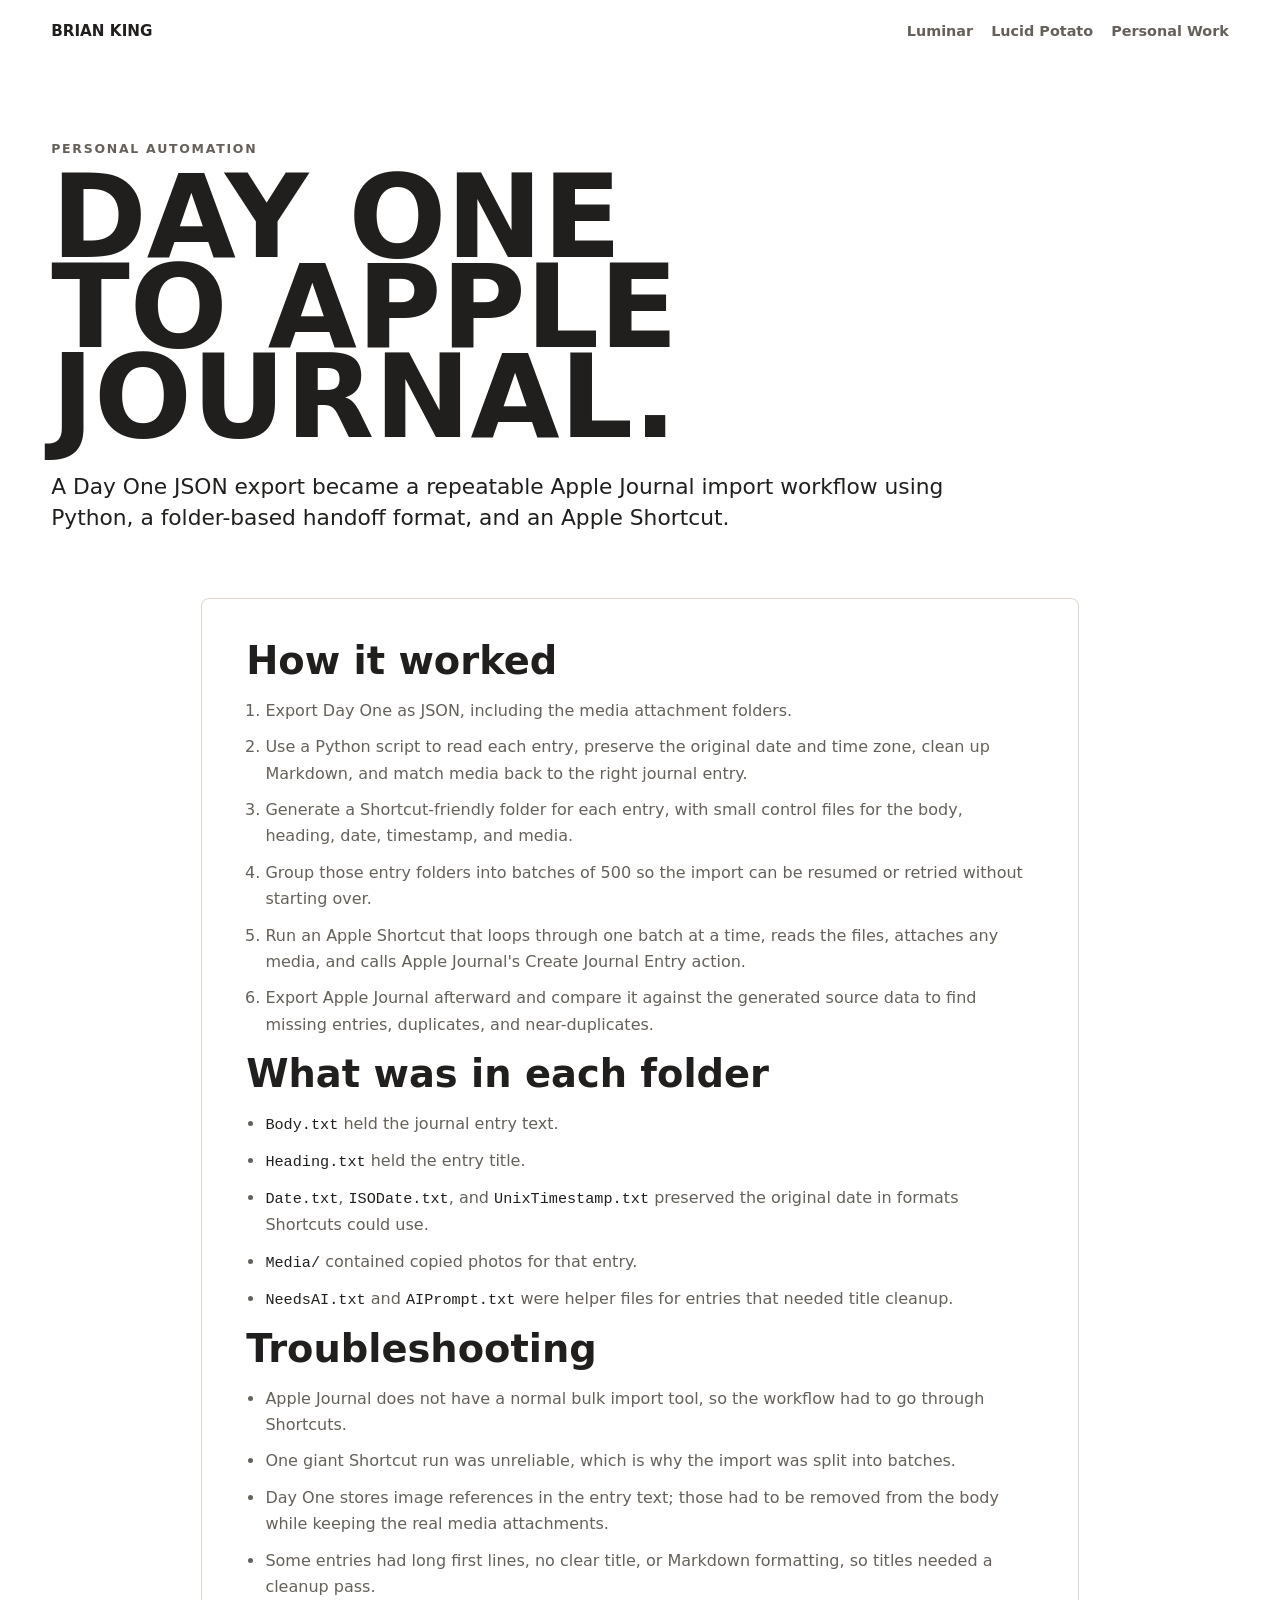
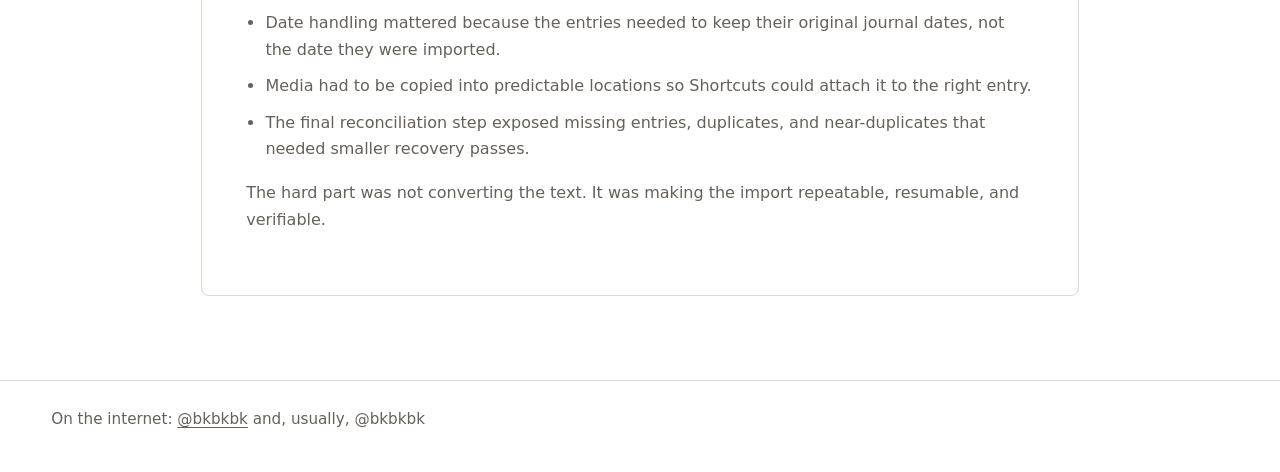
==== journal-transfer/index.html @ c564e827 "Simplify journal transfer page layout" ====
<!doctype html>
<html lang="en">
  <head>
    <meta charset="utf-8">
    <meta name="viewport" content="width=device-width, initial-scale=1">
    <title>Day One to Apple Journal Import | Brian King</title>
    <meta name="description" content="A brief breakdown of a Day One to Apple Journal migration using Python, Apple Shortcuts, batched folders, media handling, and reconciliation reports.">
    <link rel="canonical" href="https://brianking.org/journal-transfer/">
    <meta property="og:title" content="Day One to Apple Journal Import">
    <meta property="og:description" content="How a Day One export became a repeatable Apple Journal import workflow.">
    <meta property="og:type" content="article">
    <meta property="og:url" content="https://brianking.org/journal-transfer/">
    <meta property="og:site_name" content="Brian King">
    <meta name="twitter:card" content="summary">
    <meta name="twitter:title" content="Day One to Apple Journal Import">
    <meta name="twitter:description" content="How a Day One export became a repeatable Apple Journal import workflow.">
    <link rel="stylesheet" href="/styles.css?v=6">
    <style>
      .article-body {
        margin-left: auto;
        margin-right: auto;
        max-width: 980px;
      }

      .article-card {
        background: var(--paper);
        border: 1px solid var(--line);
        border-radius: 8px;
        padding: clamp(22px, 4vw, 44px);
      }

      .article-card ol,
      .article-card ul {
        color: var(--muted);
        font-size: clamp(1rem, 1.25vw, 1.16rem);
        line-height: 1.65;
        margin: 0 0 18px;
        padding-left: 1.2em;
      }

      .article-card li {
        margin-bottom: 10px;
      }

      .code-name {
        color: var(--ink);
        font-family: ui-monospace, SFMono-Regular, Menlo, Monaco, Consolas, "Liberation Mono", monospace;
        font-size: 0.95em;
      }

      @media (max-width: 640px) {
        .article-body,
        .article-card {
          max-width: min(calc(100vw - 40px), 350px);
        }
      }
    </style>
  </head>
  <body>
    <header class="site-header">
      <a class="wordmark" href="/">Brian King</a>
      <nav aria-label="Primary navigation">
        <a href="/luminar/">Luminar</a>
        <a href="/lucid-potato/">Lucid Potato</a>
        <a href="/personal-work/">Personal Work</a>
      </nav>
    </header>

    <main>
      <section class="page-hero">
        <p class="kicker">Personal automation</p>
        <h1>Day One to Apple Journal.</h1>
        <p class="lede">A Day One JSON export became a repeatable Apple Journal import workflow using Python, a folder-based handoff format, and an Apple Shortcut.</p>
      </section>

      <section class="content article-body">
        <article class="article-card">
          <h2>How it worked</h2>
          <ol>
            <li>Export Day One as JSON, including the media attachment folders.</li>
            <li>Use a Python script to read each entry, preserve the original date and time zone, clean up Markdown, and match media back to the right journal entry.</li>
            <li>Generate a Shortcut-friendly folder for each entry, with small control files for the body, heading, date, timestamp, and media.</li>
            <li>Group those entry folders into batches of 500 so the import can be resumed or retried without starting over.</li>
            <li>Run an Apple Shortcut that loops through one batch at a time, reads the files, attaches any media, and calls Apple Journal's Create Journal Entry action.</li>
            <li>Export Apple Journal afterward and compare it against the generated source data to find missing entries, duplicates, and near-duplicates.</li>
          </ol>

          <h2>What was in each folder</h2>
          <ul>
            <li><span class="code-name">Body.txt</span> held the journal entry text.</li>
            <li><span class="code-name">Heading.txt</span> held the entry title.</li>
            <li><span class="code-name">Date.txt</span>, <span class="code-name">ISODate.txt</span>, and <span class="code-name">UnixTimestamp.txt</span> preserved the original date in formats Shortcuts could use.</li>
            <li><span class="code-name">Media/</span> contained copied photos for that entry.</li>
            <li><span class="code-name">NeedsAI.txt</span> and <span class="code-name">AIPrompt.txt</span> were helper files for entries that needed title cleanup.</li>
          </ul>

          <h2>Troubleshooting</h2>
          <ul>
            <li>Apple Journal does not have a normal bulk import tool, so the workflow had to go through Shortcuts.</li>
            <li>One giant Shortcut run was unreliable, which is why the import was split into batches.</li>
            <li>Day One stores image references in the entry text; those had to be removed from the body while keeping the real media attachments.</li>
            <li>Some entries had long first lines, no clear title, or Markdown formatting, so titles needed a cleanup pass.</li>
            <li>Date handling mattered because the entries needed to keep their original journal dates, not the date they were imported.</li>
            <li>Media had to be copied into predictable locations so Shortcuts could attach it to the right entry.</li>
            <li>The final reconciliation step exposed missing entries, duplicates, and near-duplicates that needed smaller recovery passes.</li>
          </ul>

          <p>The hard part was not converting the text. It was making the import repeatable, resumable, and verifiable.</p>
        </article>
      </section>
    </main>

    <footer class="site-footer">
      <p>On the internet: <a href="https://instagram.com/bkbkbk">@bkbkbk</a> and, usually, @bkbkbk</p>
    </footer>
  </body>
</html>
---- styles.css ----
:root {
  color-scheme: light dark;
  --bg: #fff;
  --paper: #fff;
  --ink: #201f1d;
  --muted: #65605a;
  --line: #ded6ca;
  --lime: #c9f03a;
  --coral: #ff7a66;
  --lucid-pink: #f263be;
  --blue: #5bbec4;
  --shadow: 0 22px 50px rgba(32, 31, 29, 0.12);
  --on-accent: rgba(32, 31, 29, 0.82);
  --now-bg: #e9f8f6;
  --now-line: #b4dcda;
}

@media (prefers-color-scheme: dark) {
  :root {
    --bg: #131210;
    --paper: #1d1b18;
    --ink: #f4efe6;
    --muted: #aaa198;
    --line: #39332d;
    --lime: #c9f03a;
    --coral: #ff866f;
    --lucid-pink: #ff7ac9;
    --blue: #70d3d8;
    --shadow: 0 22px 50px rgba(0, 0, 0, 0.38);
    --on-accent: rgba(32, 31, 29, 0.86);
    --now-bg: #173332;
    --now-line: #2d6866;
  }
}

* {
  box-sizing: border-box;
}

html {
  font-family: Inter, ui-sans-serif, system-ui, -apple-system, BlinkMacSystemFont, "Segoe UI", sans-serif;
  background: var(--bg);
  color: var(--ink);
}

body {
  background: var(--bg);
  margin: 0;
  overflow-x: hidden;
}

img {
  display: block;
  max-width: 100%;
}

a {
  color: inherit;
  text-decoration-thickness: 0.08em;
  text-underline-offset: 0.18em;
}

.site-header {
  align-items: center;
  display: flex;
  gap: 24px;
  justify-content: space-between;
  padding: 22px clamp(18px, 4vw, 56px);
}

.wordmark {
  font-size: 0.95rem;
  font-weight: 800;
  letter-spacing: 0;
  text-decoration: none;
  text-transform: uppercase;
}

nav {
  display: flex;
  flex-wrap: wrap;
  gap: 10px 18px;
  justify-content: flex-end;
}

nav a {
  color: var(--muted);
  font-size: 0.9rem;
  font-weight: 700;
  text-decoration: none;
}

nav a:hover,
nav a[aria-current="page"] {
  color: var(--ink);
}

main {
  overflow: hidden;
}

section,
.hero-copy,
.copy-block,
.now-note,
.now-main,
.work-card,
.text-only-card {
  min-width: 0;
}

.hero {
  align-items: stretch;
  display: grid;
  gap: clamp(24px, 4vw, 56px);
  grid-template-columns: minmax(0, 0.95fr) minmax(320px, 1.05fr);
  min-height: min(760px, calc(100vh - 82px));
  padding: clamp(30px, 5vw, 72px) clamp(18px, 4vw, 56px) clamp(42px, 7vw, 92px);
}

.hero-copy {
  align-self: center;
  max-width: 780px;
  position: relative;
  z-index: 2;
}

.kicker,
.eyebrow,
.date {
  color: var(--muted);
  font-size: 0.78rem;
  font-weight: 850;
  letter-spacing: 0.14em;
  margin: 0 0 14px;
  text-transform: uppercase;
}

h1,
h2,
h3,
p {
  margin-top: 0;
}

h1 {
  font-size: clamp(3.7rem, 9.6vw, 8.8rem);
  letter-spacing: 0;
  line-height: 0.78;
  margin-bottom: 28px;
  max-width: 780px;
  text-transform: uppercase;
}

.hero h1 {
  font-size: clamp(4.1rem, 10.5vw, 9.6rem);
  max-width: 860px;
  position: relative;
  z-index: 3;
}

.page-hero h1 {
  font-size: clamp(3.4rem, 9vw, 9rem);
}

h2 {
  font-size: clamp(1.8rem, 3vw, 3.1rem);
  letter-spacing: 0;
  line-height: 0.96;
  margin-bottom: 18px;
}

h3 {
  font-size: 1.2rem;
  line-height: 1.1;
  margin-bottom: 10px;
}

p {
  color: var(--muted);
  font-size: clamp(1rem, 1.25vw, 1.16rem);
  line-height: 1.65;
  margin-bottom: 18px;
  overflow-wrap: break-word;
}

.lede {
  color: var(--ink);
  font-size: clamp(1.2rem, 1.7vw, 1.6rem);
  line-height: 1.45;
}

.button-row {
  display: flex;
  flex-wrap: wrap;
  gap: 12px;
  margin-top: 30px;
}

.button {
  align-items: center;
  border: 1px solid var(--ink);
  border-radius: 999px;
  display: inline-flex;
  font-weight: 800;
  min-height: 46px;
  padding: 11px 18px;
  text-decoration: none;
}

.button.primary {
  background: var(--ink);
  color: var(--paper);
}

.button:hover,
.text-link:hover {
  transform: translateY(-1px);
}

.hero-media,
.media-link {
  background: var(--ink);
  border-radius: 8px;
  box-shadow: var(--shadow);
  color: var(--paper);
  overflow: hidden;
  position: relative;
  text-decoration: none;
}

.hero-media {
  align-self: stretch;
  min-height: 420px;
  z-index: 1;
}

.hero-image,
.media-link img {
  height: 100%;
  object-fit: cover;
  width: 100%;
}

.hero-image {
  object-position: 58% 42%;
}

.placeholder-image {
  background:
    linear-gradient(135deg, rgba(255, 122, 102, 0.9), rgba(91, 190, 196, 0.78)),
    repeating-linear-gradient(45deg, rgba(255, 253, 248, 0.18) 0 1px, transparent 1px 18px);
  display: grid;
  place-items: center;
}

.placeholder-image::before {
  border: 1px solid rgba(255, 253, 248, 0.55);
  border-radius: 999px;
  content: "";
  height: min(36vw, 360px);
  position: absolute;
  width: min(36vw, 360px);
}

.placeholder-label {
  background: rgba(32, 31, 29, 0.82);
  border: 1px solid rgba(255, 253, 248, 0.28);
  border-radius: 999px;
  color: var(--paper);
  font-weight: 850;
  padding: 12px 16px;
  position: relative;
}

.play-pill {
  background: var(--lime);
  border-radius: 999px;
  bottom: 18px;
  color: var(--ink);
  font-size: 0.86rem;
  font-weight: 850;
  left: 18px;
  max-width: calc(100% - 36px);
  padding: 10px 14px;
  position: absolute;
}

.work-grid,
.content,
.video-section,
.now-list {
  padding: 0 clamp(18px, 4vw, 56px) clamp(40px, 7vw, 84px);
}

.work-grid {
  display: grid;
  gap: 18px;
  grid-template-columns: repeat(2, minmax(0, 1fr));
}

.work-card {
  background: var(--paper);
  border: 1px solid var(--line);
  border-radius: 8px;
  overflow: hidden;
}

.work-card.feature {
  align-items: stretch;
  display: grid;
  grid-column: 1 / -1;
  grid-template-columns: minmax(0, 1.15fr) minmax(280px, 0.85fr);
}

.work-card.feature.reverse {
  grid-template-columns: minmax(280px, 0.85fr) minmax(0, 1.15fr);
}

.work-card.feature.reverse .media-link {
  order: 2;
}

.work-card > div,
.text-only-card {
  padding: clamp(22px, 4vw, 44px);
}

.text-only-card {
  display: flex;
  flex-direction: column;
  gap: clamp(24px, 4vw, 46px);
  min-height: 100%;
}

.macstories-card {
  gap: 18px;
  position: relative;
}

.text-only-card.accent {
  background: var(--lucid-pink);
}

.text-only-card.accent p,
.text-only-card.accent .eyebrow {
  color: var(--on-accent);
}

.wide-card-image {
  border-radius: 8px;
  display: block;
  font-size: 0.82rem;
  font-weight: 850;
  flex: 1 1 auto;
  height: clamp(170px, 18vw, 240px);
  min-height: 170px;
  object-fit: cover;
  width: 100%;
}

.text-link {
  color: var(--ink);
  display: inline-block;
  font-weight: 850;
}

.page-hero {
  padding: clamp(34px, 6vw, 86px) clamp(18px, 4vw, 56px) clamp(22px, 4vw, 46px);
}

.page-hero .lede {
  max-width: 920px;
}

.split {
  display: grid;
  gap: clamp(22px, 5vw, 70px);
  grid-template-columns: minmax(220px, 0.7fr) minmax(0, 1.3fr);
}

.meta-panel {
  border-top: 3px solid var(--coral);
  padding-top: 16px;
}

.copy-block {
  max-width: 900px;
}

.lucid-copy-layout {
  grid-template-columns: minmax(280px, 0.72fr) minmax(0, 1.28fr);
}

.lucid-copy-layout .meta-panel {
  border-top-color: var(--lucid-pink);
}

.luminar-copy {
  display: grid;
  gap: clamp(34px, 6vw, 78px);
  grid-column: 1 / -1;
  grid-template-columns: repeat(2, minmax(0, 1fr));
  max-width: none;
}

.video-grid {
  display: grid;
  gap: 18px;
  grid-template-columns: repeat(3, minmax(0, 1fr));
}

.video-grid.single {
  grid-template-columns: minmax(0, 1fr);
  margin-left: auto;
  margin-right: auto;
  max-width: 900px;
}

.luminar-video-grid {
  grid-template-columns: repeat(2, minmax(0, 1fr));
}

.luminar-video-grid .video-card-feature {
  grid-column: 1 / -1;
}

.luminar-video-grid .video-card-feature h3 {
  font-size: clamp(1.5rem, 3vw, 2.6rem);
  padding: 20px 24px 24px;
}

.video-card {
  background: var(--paper);
  border: 1px solid var(--line);
  border-radius: 8px;
  overflow: hidden;
}

.video-frame {
  aspect-ratio: 16 / 9;
  background: var(--ink);
}

.video-frame iframe {
  border: 0;
  display: block;
  height: 100%;
  width: 100%;
}

.video-card h3 {
  align-items: baseline;
  display: flex;
  gap: 12px;
  justify-content: space-between;
  padding: 16px 18px 18px;
}

.video-year {
  color: var(--muted);
  flex: 0 0 auto;
  font-size: 0.95rem;
  font-weight: 800;
}

.now-list {
  display: grid;
  gap: 18px;
  grid-template-columns: minmax(0, 0.85fr) minmax(0, 1.15fr);
}

.now-note,
.now-main {
  background: var(--paper);
  border: 1px solid var(--line);
  border-radius: 8px;
  padding: clamp(22px, 4vw, 44px);
}

.now-main {
  background: var(--now-bg);
  border-color: var(--now-line);
}

.site-footer {
  border-top: 1px solid var(--line);
  padding: 26px clamp(18px, 4vw, 56px) 40px;
}

.site-footer p {
  font-size: 0.95rem;
  margin: 0;
}

@media (max-width: 920px) {
  .hero,
  .work-card.feature,
  .work-card.feature.reverse,
  .split,
  .now-list {
    grid-template-columns: 1fr;
  }

  .work-card.feature.reverse .media-link {
    order: 0;
  }

  .video-grid {
    grid-template-columns: repeat(2, minmax(0, 1fr));
  }

  .luminar-video-grid {
    grid-template-columns: 1fr;
  }
}

@media (max-width: 640px) {
  .site-header {
    align-items: flex-start;
    flex-direction: column;
  }

  nav {
    justify-content: flex-start;
  }

  .hero,
  .page-hero,
  .work-grid,
  .content,
  .video-section,
  .now-list {
    padding-left: 20px;
    padding-right: 20px;
    width: 100%;
  }

  .hero {
    display: block;
  }

  .hero-copy,
  .hero-media,
  .page-hero > *,
  .copy-block,
  .now-note,
  .now-main,
  .work-card,
  .text-only-card,
  p {
    max-width: min(calc(100vw - 40px), 350px);
  }

  .luminar-copy {
    grid-template-columns: 1fr;
  }

  .luminar-video-grid .video-card-feature h3 {
    font-size: clamp(1.25rem, 8vw, 1.7rem);
    padding: 16px 18px 18px;
  }

  .hero-media {
    margin-top: 26px;
    min-height: 300px;
  }

  .button-row {
    align-items: flex-start;
    flex-direction: column;
  }

  .wide-card-image {
    height: 86px;
    min-height: 86px;
  }

  .work-grid,
  .video-grid {
    grid-template-columns: 1fr;
  }

  h1,
  .page-hero h1 {
    font-size: clamp(2.7rem, 11.5vw, 5rem);
  }
}
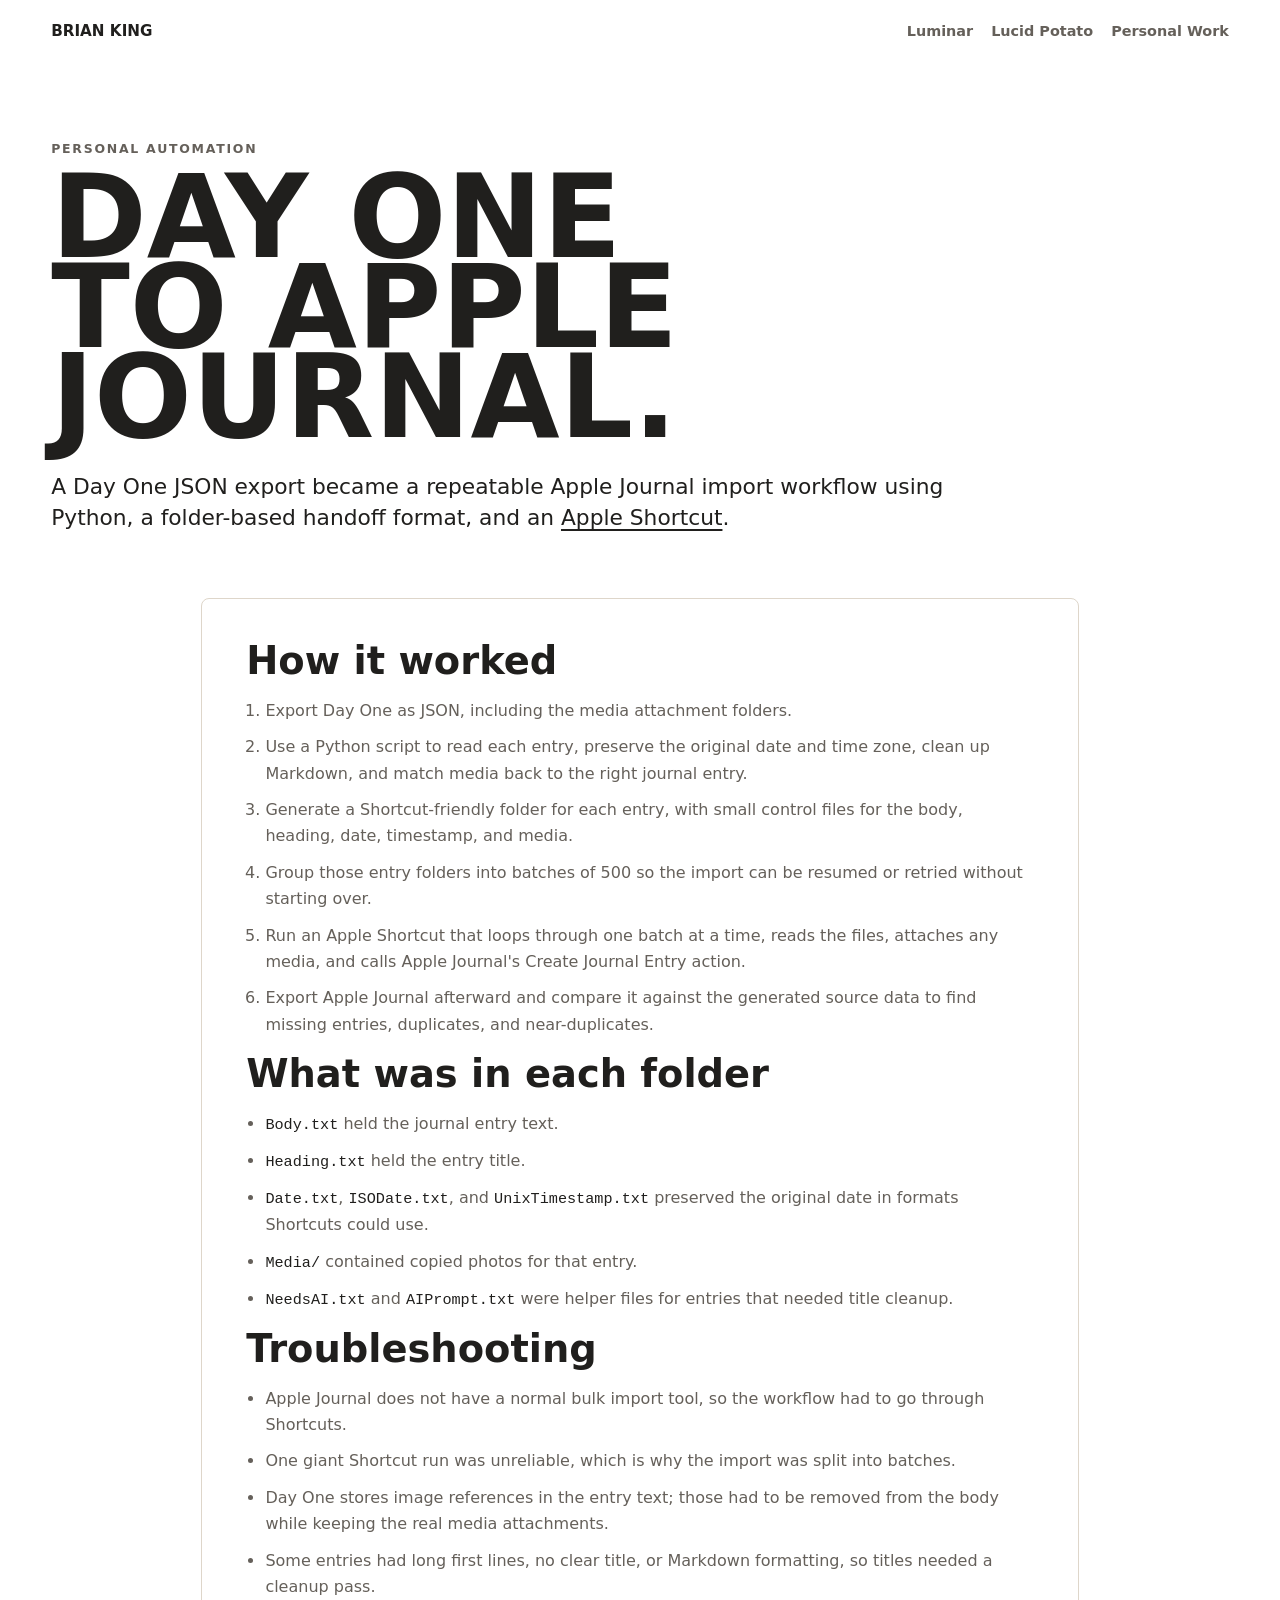
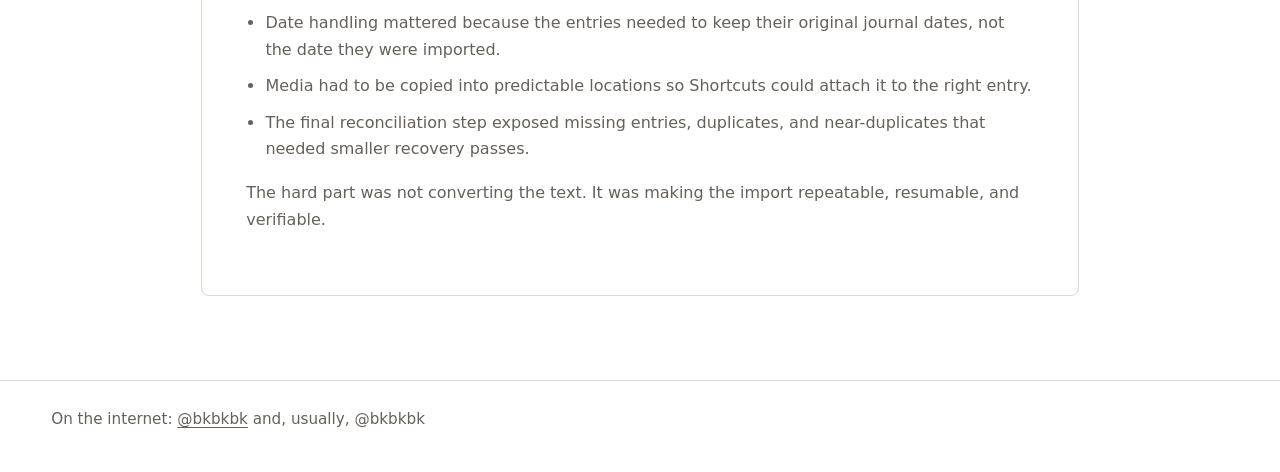
==== commit 1cc4a55f: "Add Apple Shortcut link" ====
--- a/journal-transfer/index.html
+++ b/journal-transfer/index.html
@@ -70,7 +70,7 @@
       <section class="page-hero">
         <p class="kicker">Personal automation</p>
         <h1>Day One to Apple Journal.</h1>
-        <p class="lede">A Day One JSON export became a repeatable Apple Journal import workflow using Python, a folder-based handoff format, and an Apple Shortcut.</p>
+        <p class="lede">A Day One JSON export became a repeatable Apple Journal import workflow using Python, a folder-based handoff format, and an <a href="https://www.icloud.com/shortcuts/035b81a3a0d3439899520d0408ecd118">Apple Shortcut</a>.</p>
       </section>
 
       <section class="content article-body">
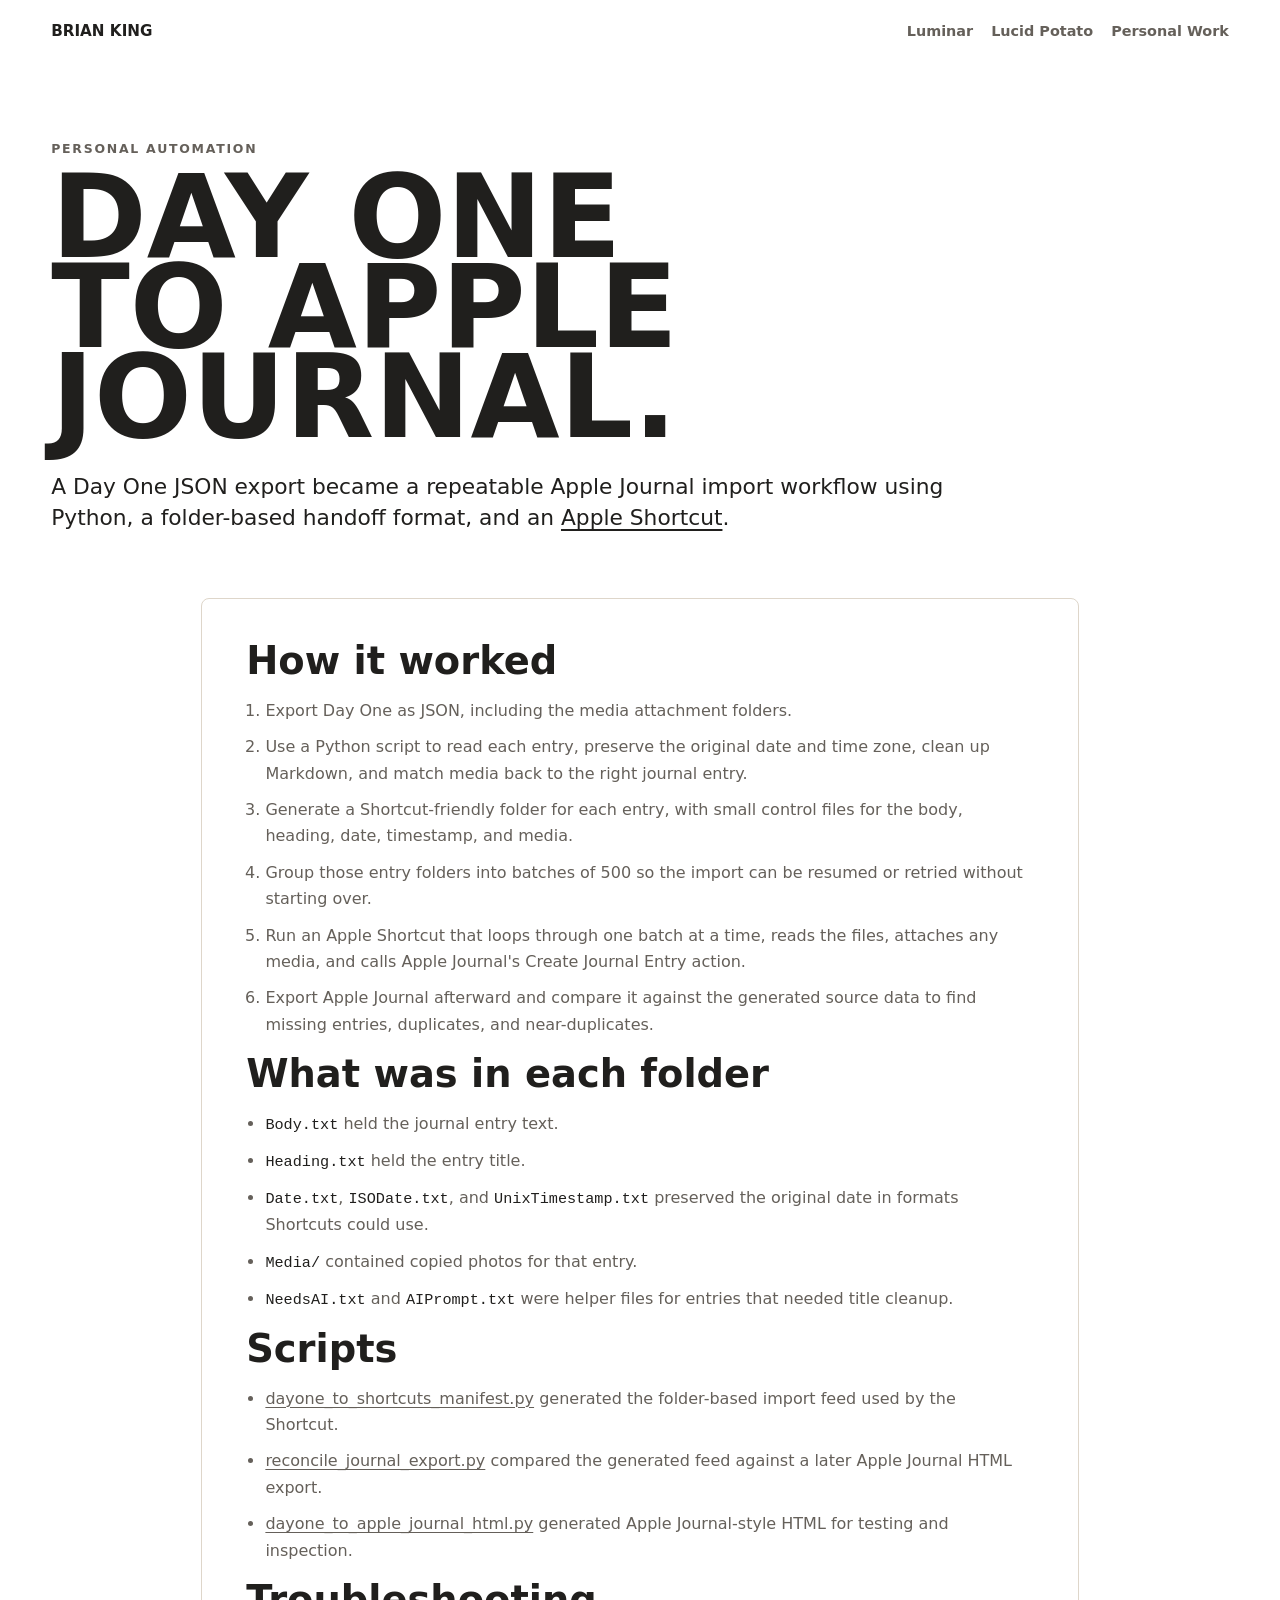
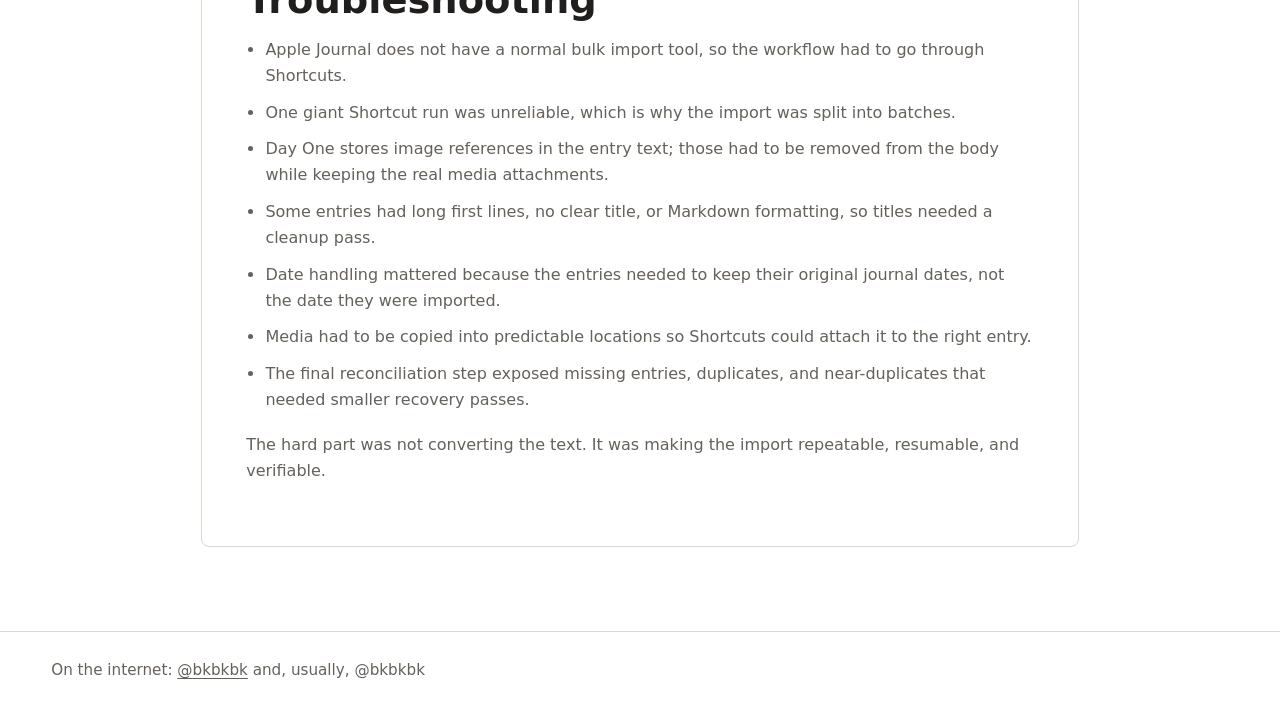
==== commit 9231fb8f: "Add journal transfer scripts" ====
--- a/journal-transfer/index.html
+++ b/journal-transfer/index.html
@@ -94,6 +94,13 @@
             <li><span class="code-name">NeedsAI.txt</span> and <span class="code-name">AIPrompt.txt</span> were helper files for entries that needed title cleanup.</li>
           </ul>
 
+          <h2>Scripts</h2>
+          <ul>
+            <li><a href="/journal-transfer/scripts/dayone_to_shortcuts_manifest.py">dayone_to_shortcuts_manifest.py</a> generated the folder-based import feed used by the Shortcut.</li>
+            <li><a href="/journal-transfer/scripts/reconcile_journal_export.py">reconcile_journal_export.py</a> compared the generated feed against a later Apple Journal HTML export.</li>
+            <li><a href="/journal-transfer/scripts/dayone_to_apple_journal_html.py">dayone_to_apple_journal_html.py</a> generated Apple Journal-style HTML for testing and inspection.</li>
+          </ul>
+
           <h2>Troubleshooting</h2>
           <ul>
             <li>Apple Journal does not have a normal bulk import tool, so the workflow had to go through Shortcuts.</li>
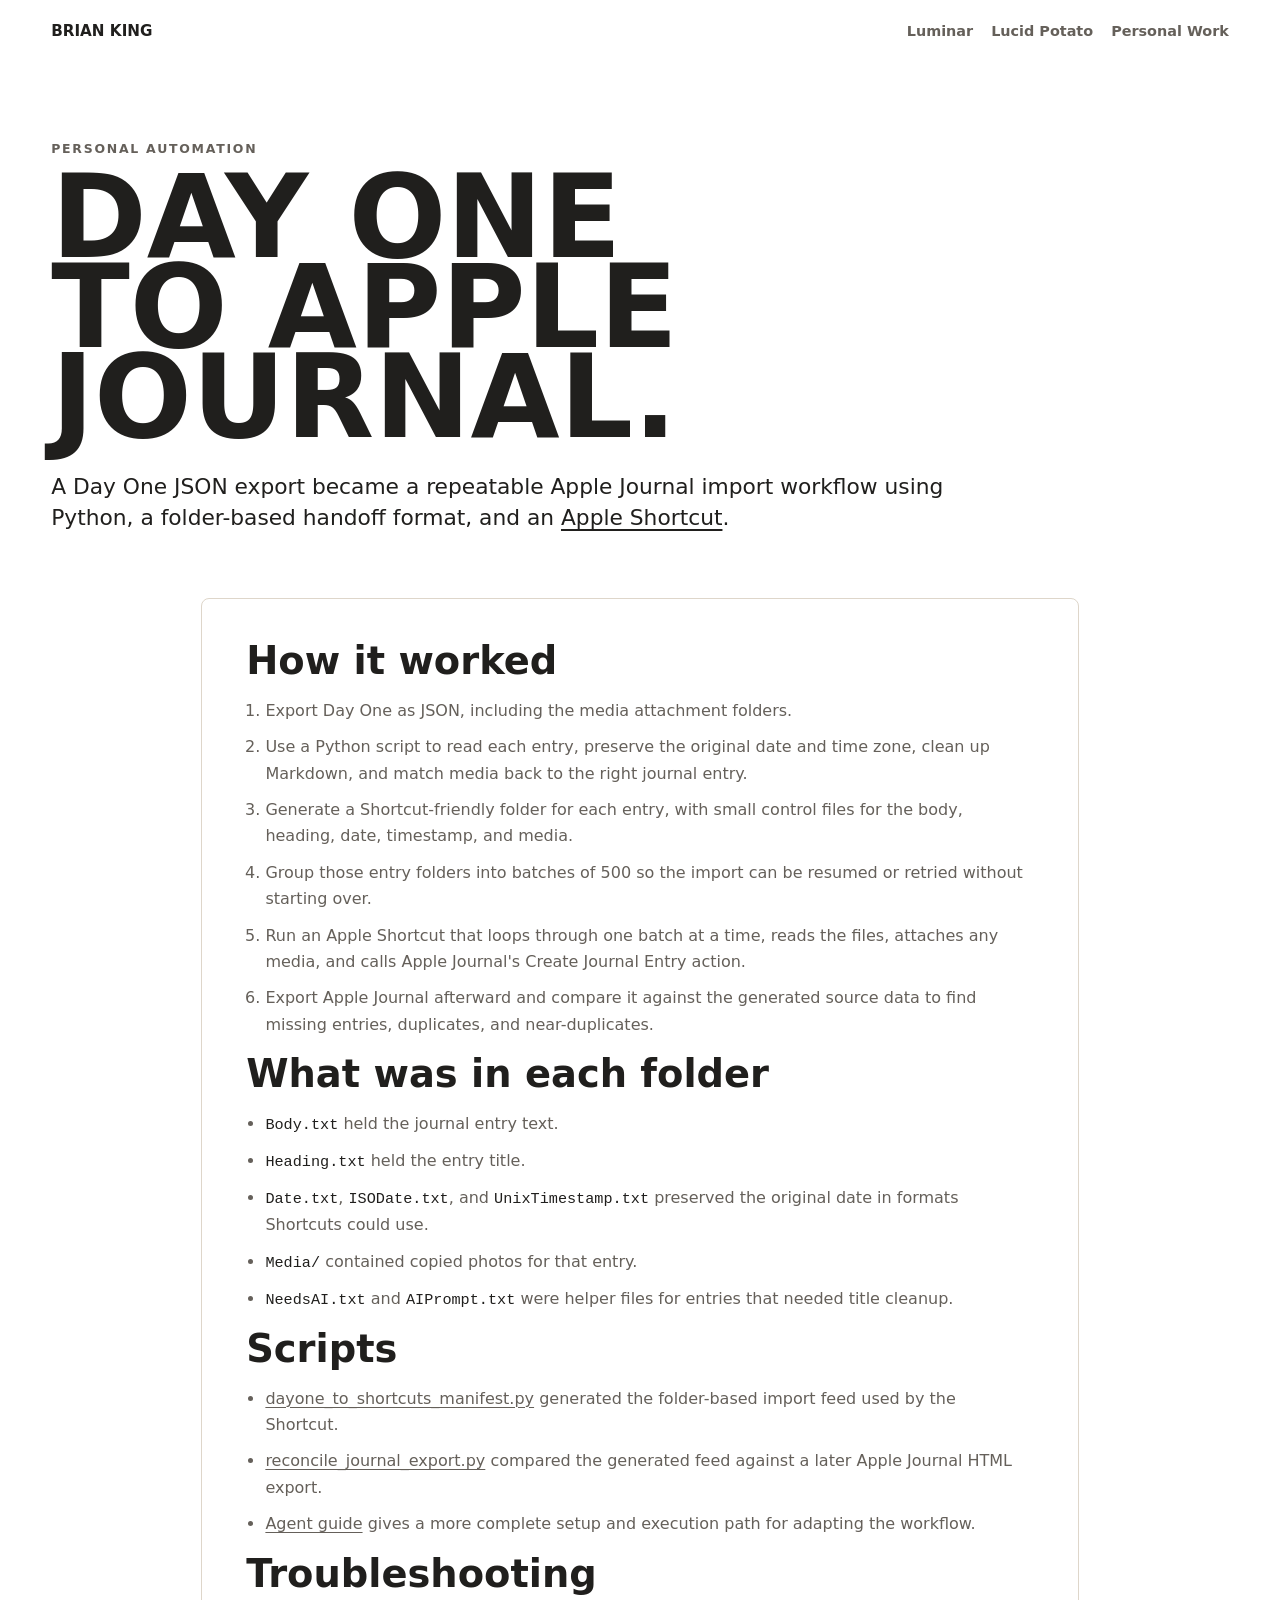
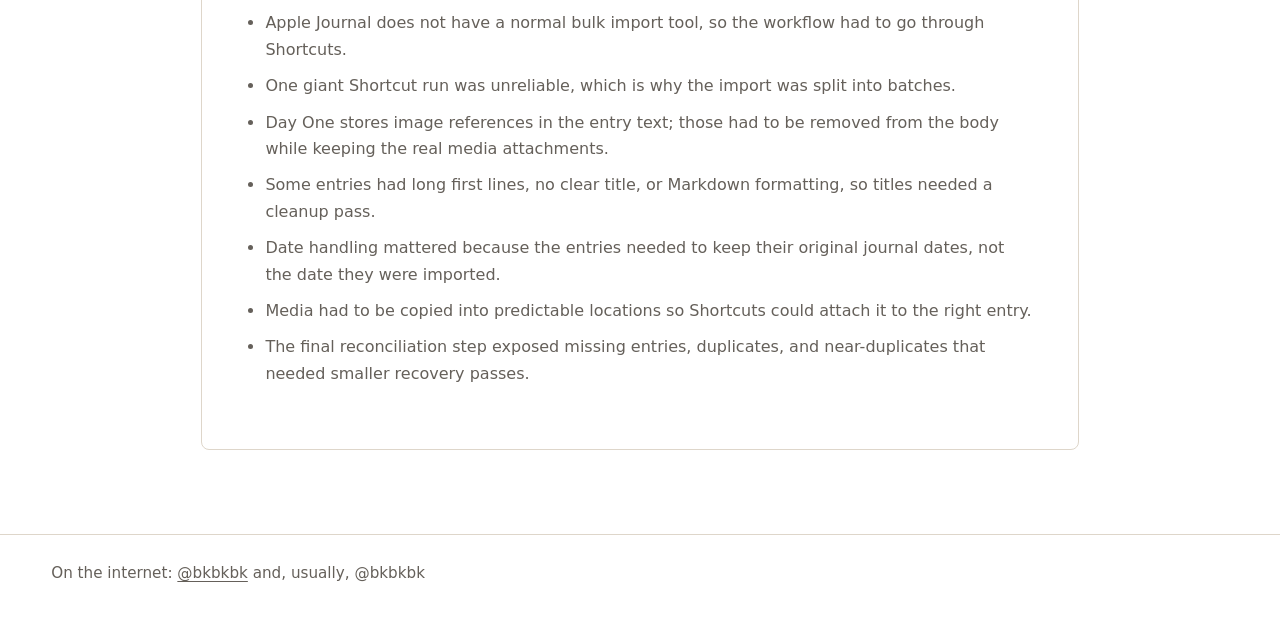
==== commit 9abf1714: "Add journal transfer agent guide" ====
--- a/journal-transfer/index.html
+++ b/journal-transfer/index.html
@@ -98,7 +98,7 @@
           <ul>
             <li><a href="/journal-transfer/scripts/dayone_to_shortcuts_manifest.py">dayone_to_shortcuts_manifest.py</a> generated the folder-based import feed used by the Shortcut.</li>
             <li><a href="/journal-transfer/scripts/reconcile_journal_export.py">reconcile_journal_export.py</a> compared the generated feed against a later Apple Journal HTML export.</li>
-            <li><a href="/journal-transfer/scripts/dayone_to_apple_journal_html.py">dayone_to_apple_journal_html.py</a> generated Apple Journal-style HTML for testing and inspection.</li>
+            <li><a href="/journal-transfer/agent-guide.md">Agent guide</a> gives a more complete setup and execution path for adapting the workflow.</li>
           </ul>
 
           <h2>Troubleshooting</h2>
@@ -111,8 +111,6 @@
             <li>Media had to be copied into predictable locations so Shortcuts could attach it to the right entry.</li>
             <li>The final reconciliation step exposed missing entries, duplicates, and near-duplicates that needed smaller recovery passes.</li>
           </ul>
-
-          <p>The hard part was not converting the text. It was making the import repeatable, resumable, and verifiable.</p>
         </article>
       </section>
     </main>
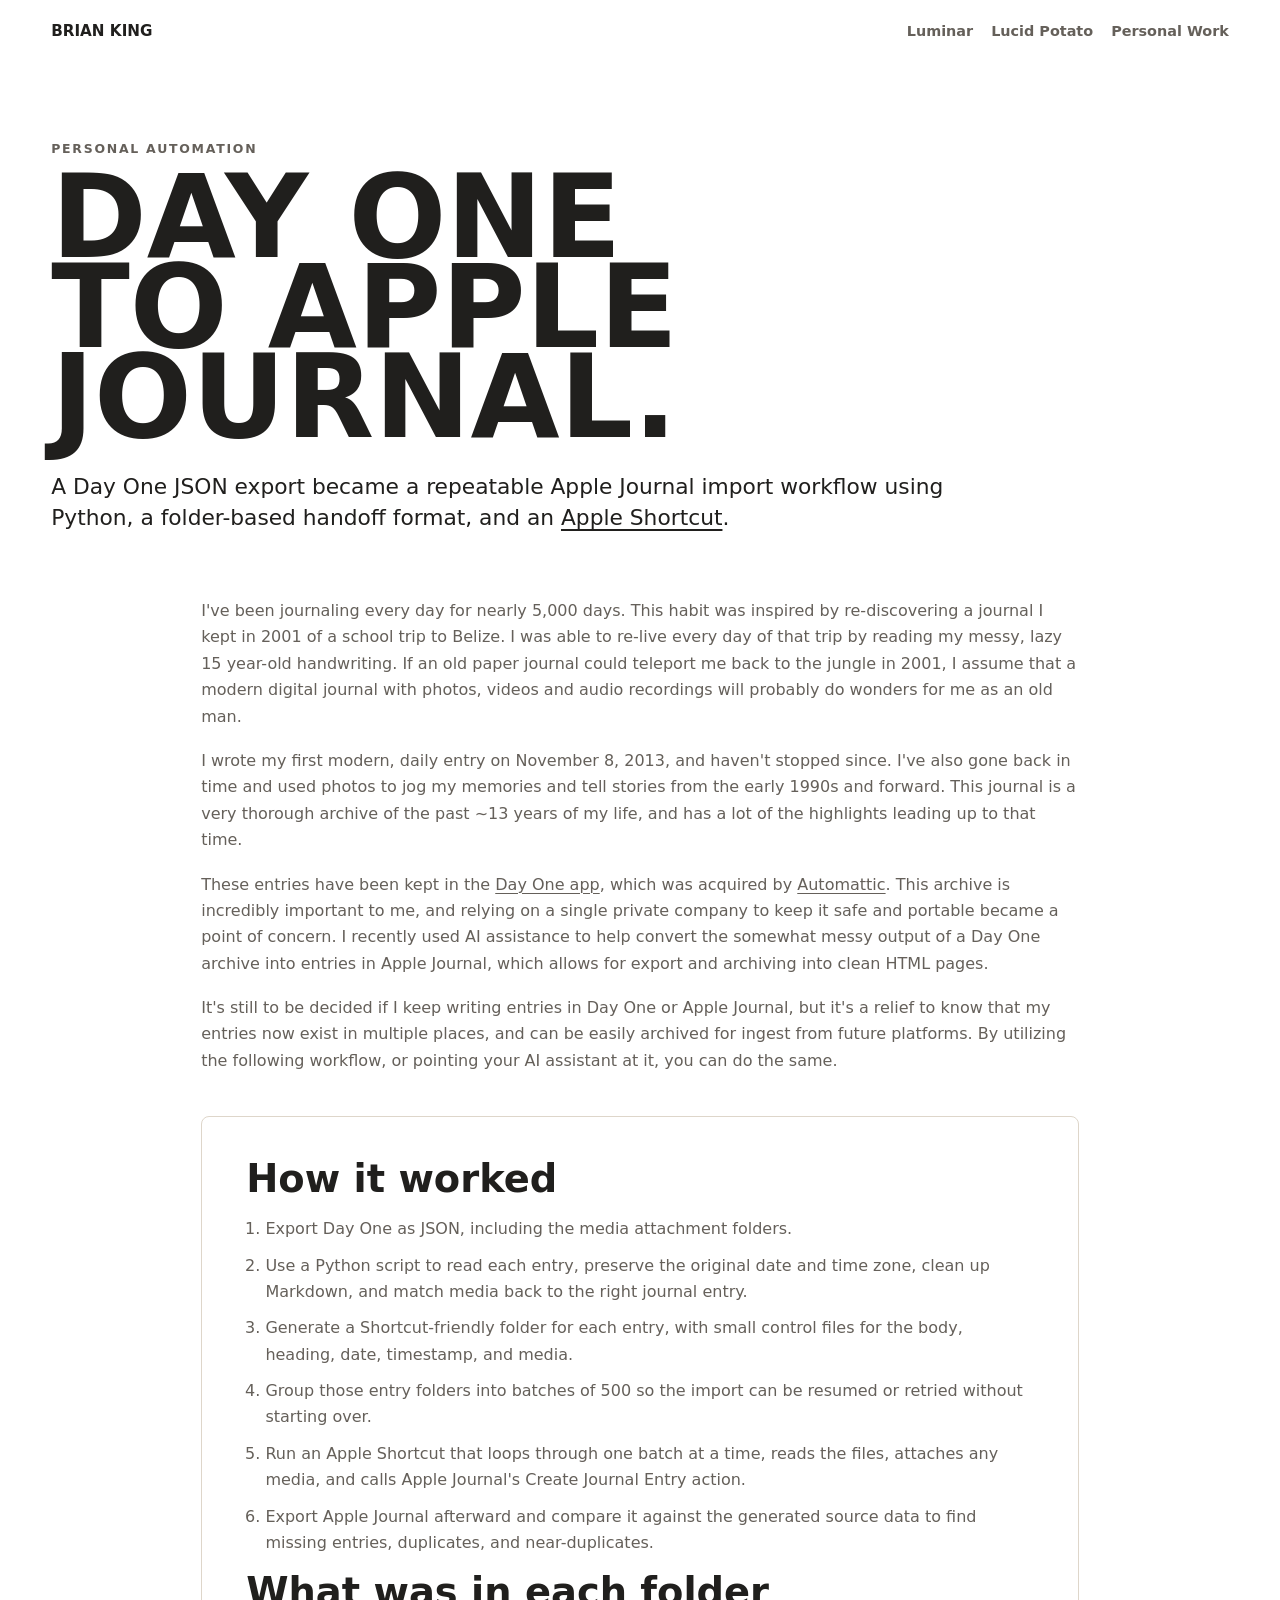
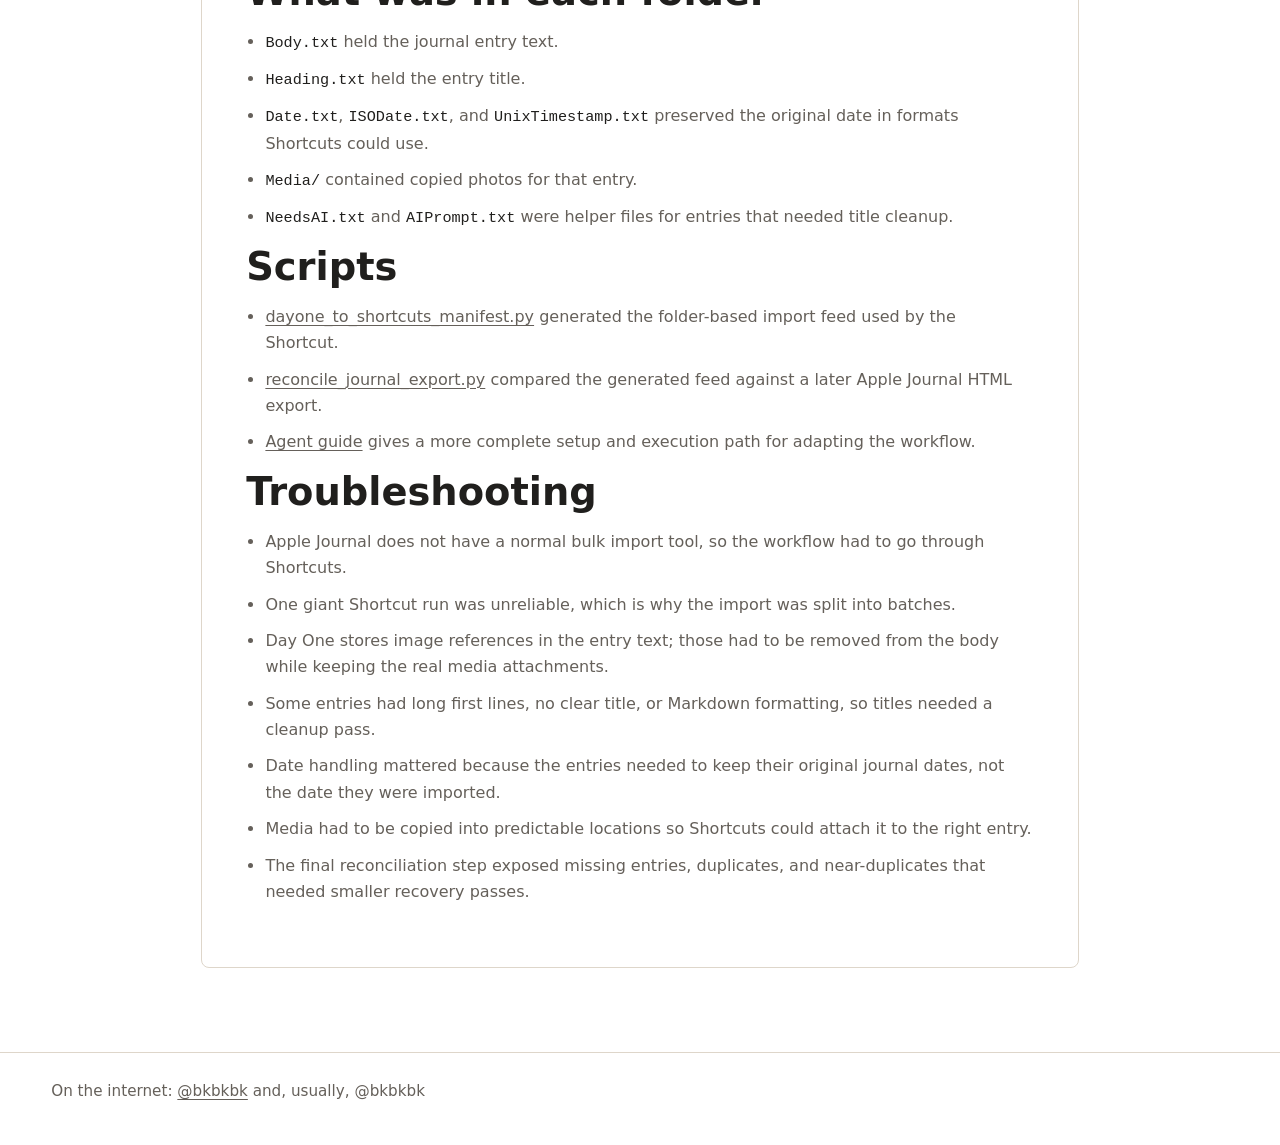
==== commit f8ebaba0: "Add personal journal transfer introduction" ====
--- a/journal-transfer/index.html
+++ b/journal-transfer/index.html
@@ -42,6 +42,10 @@
         margin-bottom: 10px;
       }
 
+      .intro-copy {
+        margin-bottom: clamp(24px, 4vw, 42px);
+      }
+
       .code-name {
         color: var(--ink);
         font-family: ui-monospace, SFMono-Regular, Menlo, Monaco, Consolas, "Liberation Mono", monospace;
@@ -74,6 +78,13 @@
       </section>
 
       <section class="content article-body">
+        <div class="intro-copy">
+          <p>I've been journaling every day for nearly 5,000 days. This habit was inspired by re-discovering a journal I kept in 2001 of a school trip to Belize. I was able to re-live every day of that trip by reading my messy, lazy 15 year-old handwriting. If an old paper journal could teleport me back to the jungle in 2001, I assume that a modern digital journal with photos, videos and audio recordings will probably do wonders for me as an old man.</p>
+          <p>I wrote my first modern, daily entry on November 8, 2013, and haven't stopped since. I've also gone back in time and used photos to jog my memories and tell stories from the early 1990s and forward. This journal is a very thorough archive of the past ~13 years of my life, and has a lot of the highlights leading up to that time.</p>
+          <p>These entries have been kept in the <a href="https://dayoneapp.com">Day One app</a>, which was acquired by <a href="https://techcrunch.com/2021/06/14/wordpress-com-owner-automattic-acquires-journaling-app-day-one/">Automattic</a>. This archive is incredibly important to me, and relying on a single private company to keep it safe and portable became a point of concern. I recently used AI assistance to help convert the somewhat messy output of a Day One archive into entries in Apple Journal, which allows for export and archiving into clean HTML pages.</p>
+          <p>It's still to be decided if I keep writing entries in Day One or Apple Journal, but it's a relief to know that my entries now exist in multiple places, and can be easily archived for ingest from future platforms. By utilizing the following workflow, or pointing your AI assistant at it, you can do the same.</p>
+        </div>
+
         <article class="article-card">
           <h2>How it worked</h2>
           <ol>
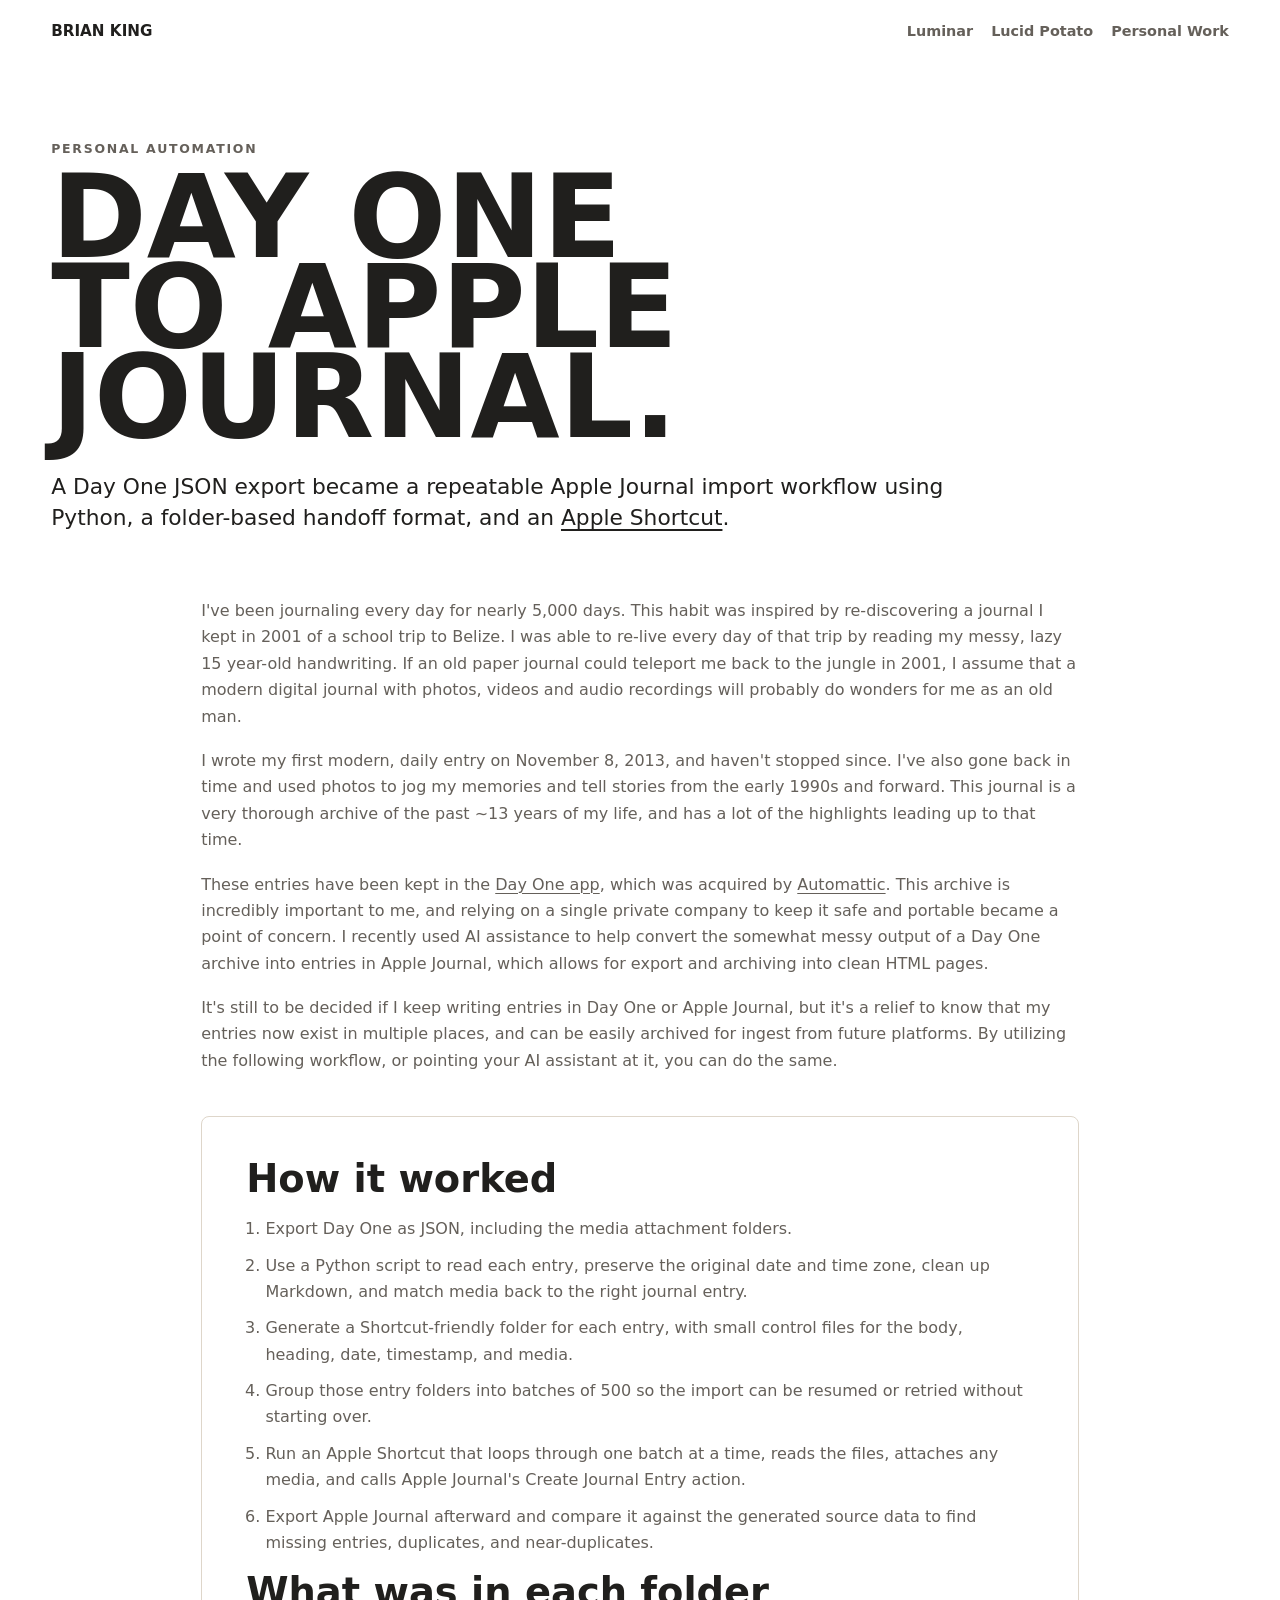
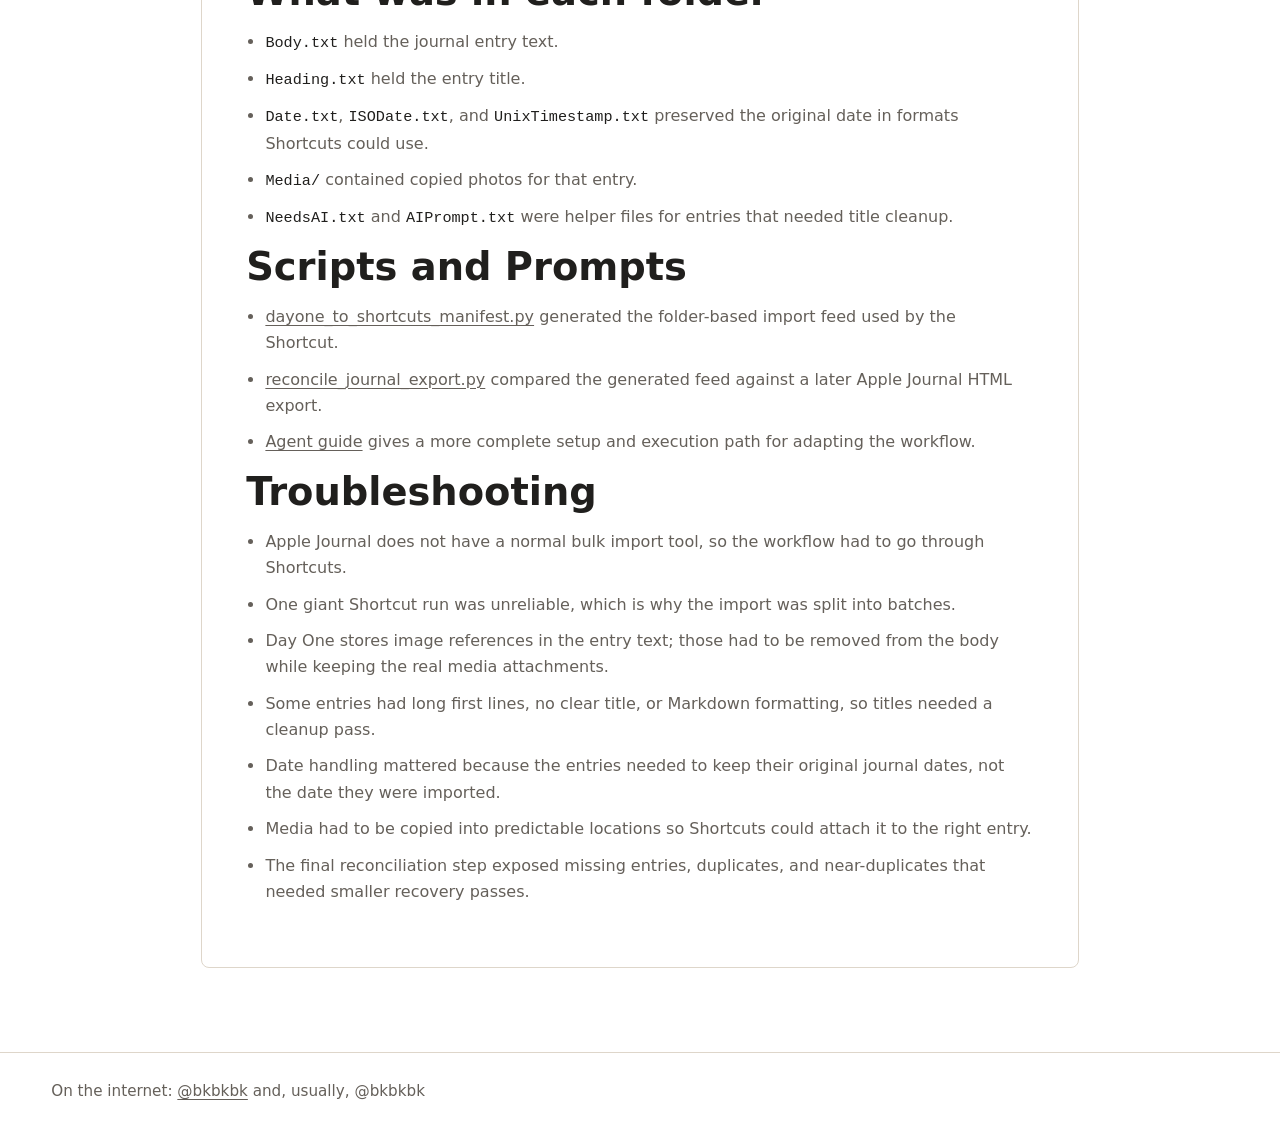
==== commit ef9d0c73: "Rename journal transfer scripts section" ====
--- a/journal-transfer/index.html
+++ b/journal-transfer/index.html
@@ -105,7 +105,7 @@
             <li><span class="code-name">NeedsAI.txt</span> and <span class="code-name">AIPrompt.txt</span> were helper files for entries that needed title cleanup.</li>
           </ul>
 
-          <h2>Scripts</h2>
+          <h2>Scripts and Prompts</h2>
           <ul>
             <li><a href="/journal-transfer/scripts/dayone_to_shortcuts_manifest.py">dayone_to_shortcuts_manifest.py</a> generated the folder-based import feed used by the Shortcut.</li>
             <li><a href="/journal-transfer/scripts/reconcile_journal_export.py">reconcile_journal_export.py</a> compared the generated feed against a later Apple Journal HTML export.</li>
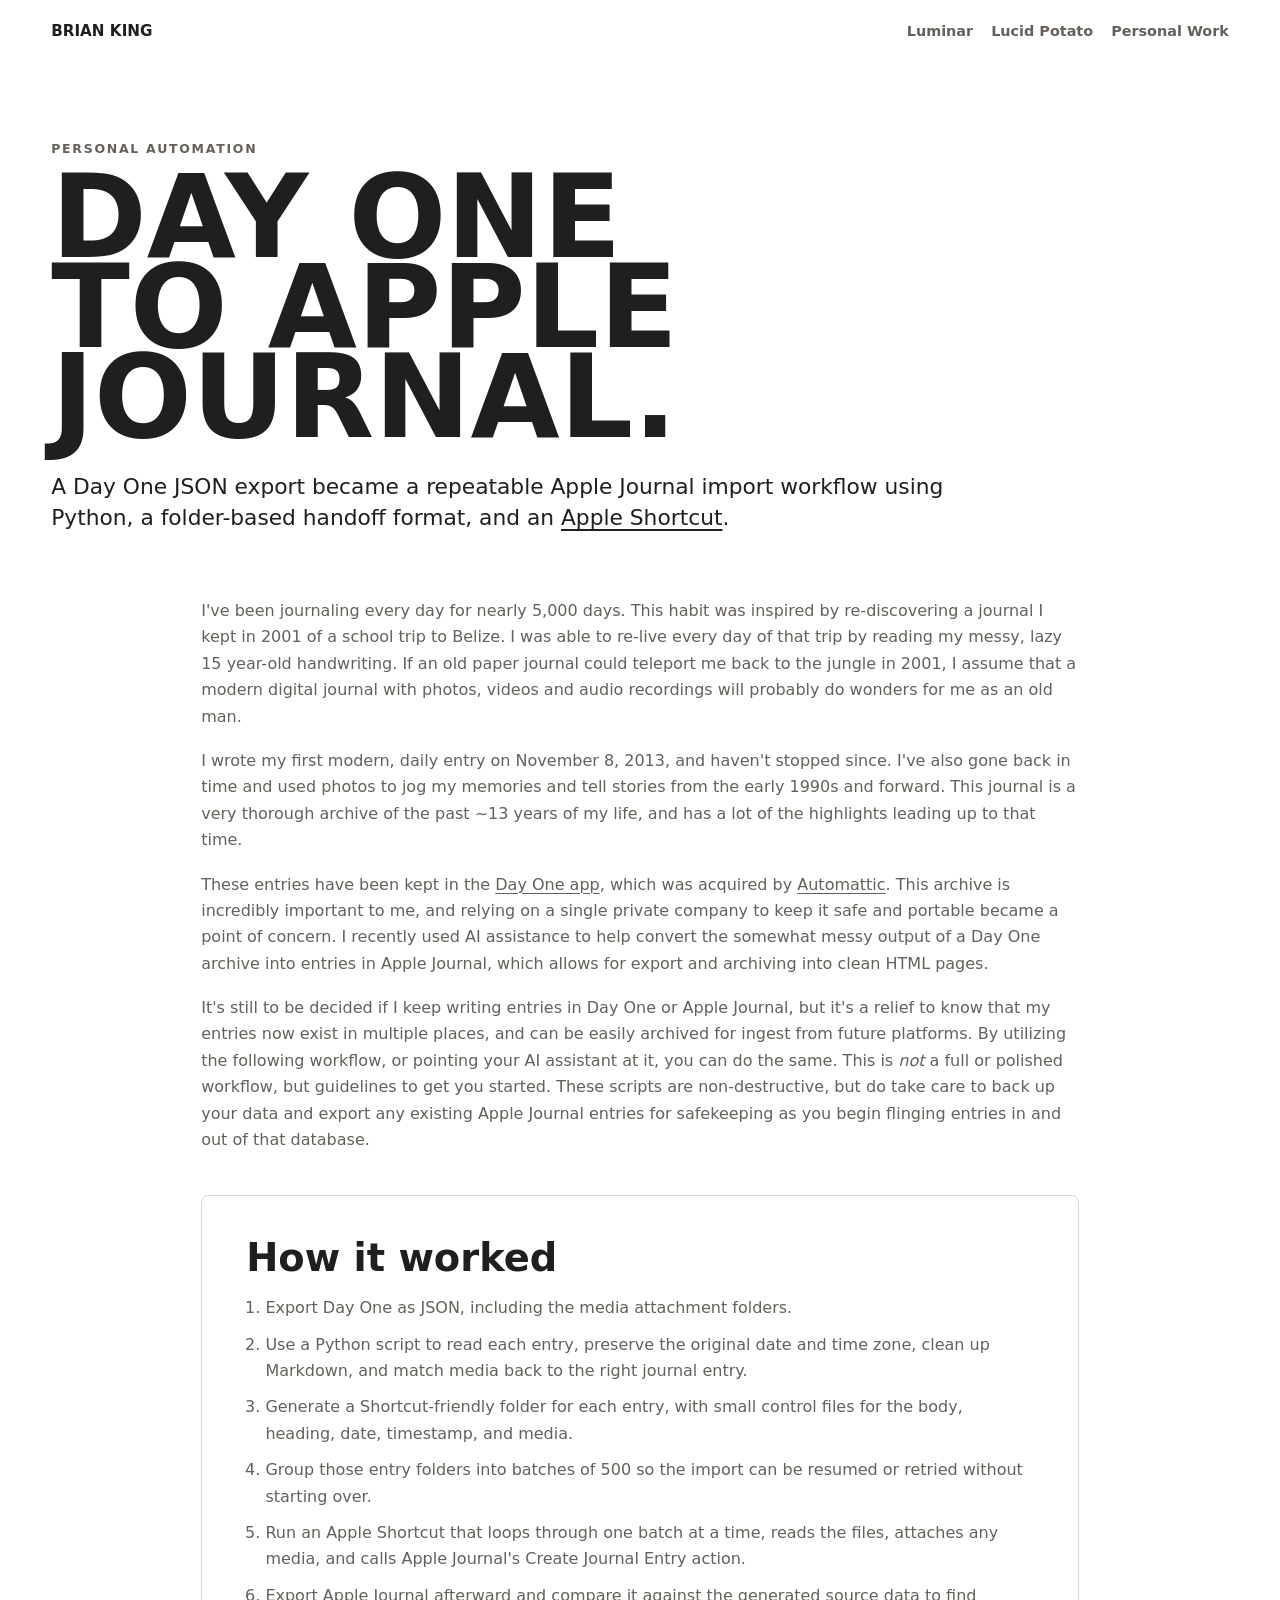
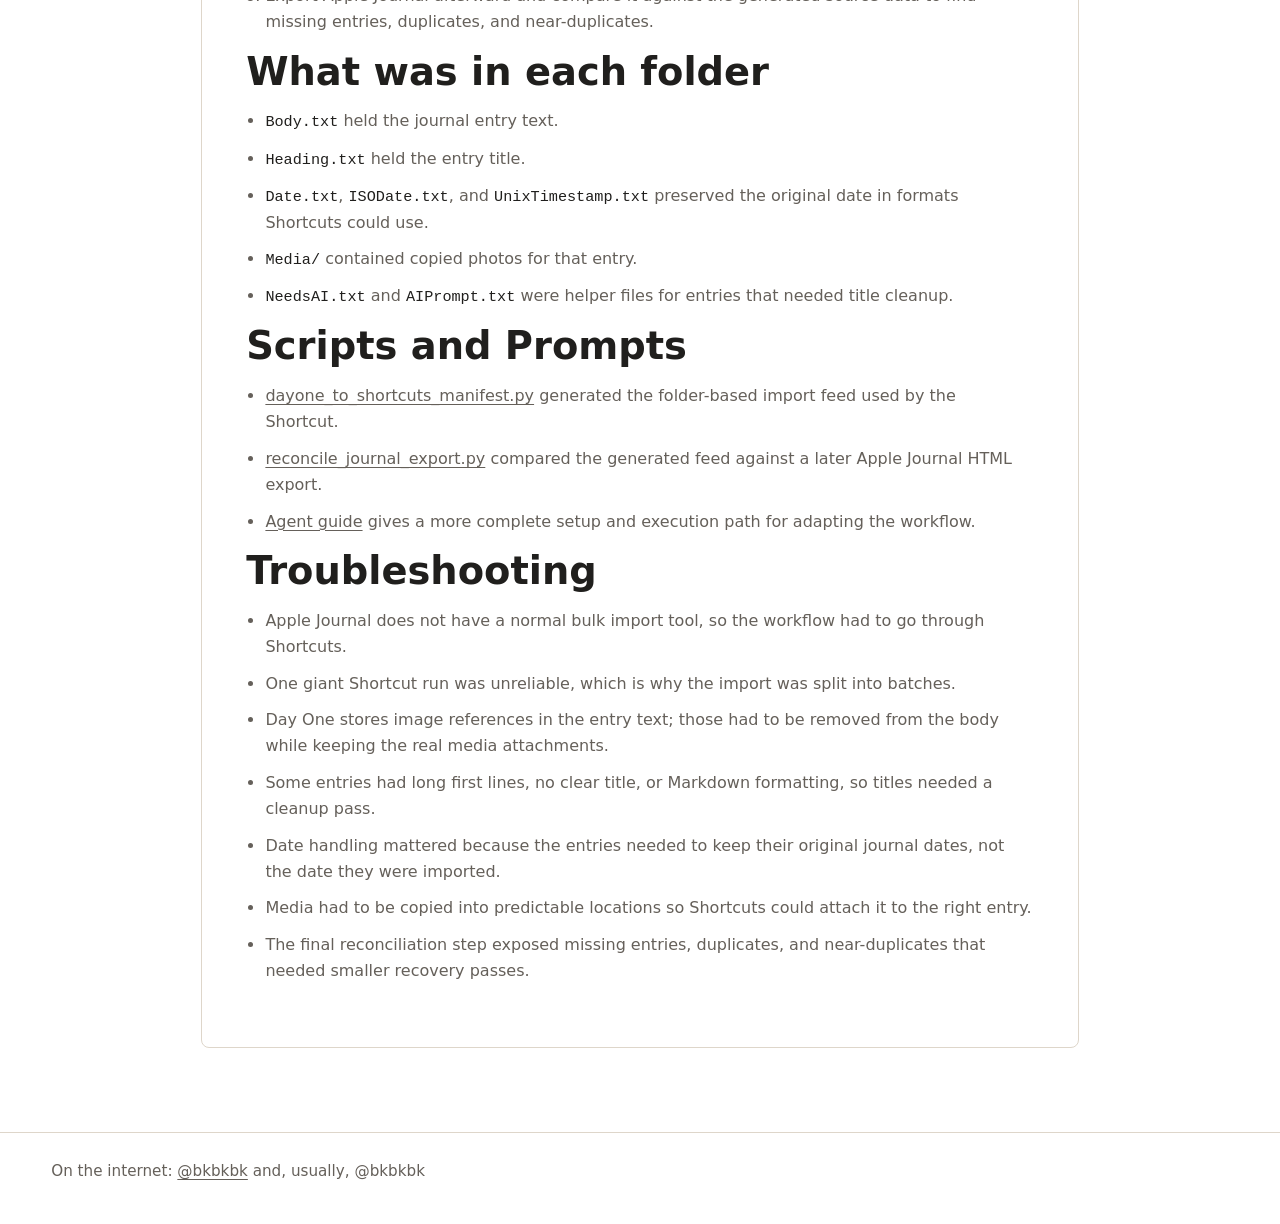
==== commit 767af42e: "Add journal transfer disclaimer" ====
--- a/journal-transfer/index.html
+++ b/journal-transfer/index.html
@@ -82,7 +82,7 @@
           <p>I've been journaling every day for nearly 5,000 days. This habit was inspired by re-discovering a journal I kept in 2001 of a school trip to Belize. I was able to re-live every day of that trip by reading my messy, lazy 15 year-old handwriting. If an old paper journal could teleport me back to the jungle in 2001, I assume that a modern digital journal with photos, videos and audio recordings will probably do wonders for me as an old man.</p>
           <p>I wrote my first modern, daily entry on November 8, 2013, and haven't stopped since. I've also gone back in time and used photos to jog my memories and tell stories from the early 1990s and forward. This journal is a very thorough archive of the past ~13 years of my life, and has a lot of the highlights leading up to that time.</p>
           <p>These entries have been kept in the <a href="https://dayoneapp.com">Day One app</a>, which was acquired by <a href="https://techcrunch.com/2021/06/14/wordpress-com-owner-automattic-acquires-journaling-app-day-one/">Automattic</a>. This archive is incredibly important to me, and relying on a single private company to keep it safe and portable became a point of concern. I recently used AI assistance to help convert the somewhat messy output of a Day One archive into entries in Apple Journal, which allows for export and archiving into clean HTML pages.</p>
-          <p>It's still to be decided if I keep writing entries in Day One or Apple Journal, but it's a relief to know that my entries now exist in multiple places, and can be easily archived for ingest from future platforms. By utilizing the following workflow, or pointing your AI assistant at it, you can do the same.</p>
+          <p>It's still to be decided if I keep writing entries in Day One or Apple Journal, but it's a relief to know that my entries now exist in multiple places, and can be easily archived for ingest from future platforms. By utilizing the following workflow, or pointing your AI assistant at it, you can do the same. This is <em>not</em> a full or polished workflow, but guidelines to get you started. These scripts are non-destructive, but do take care to back up your data and export any existing Apple Journal entries for safekeeping as you begin flinging entries in and out of that database.</p>
         </div>
 
         <article class="article-card">
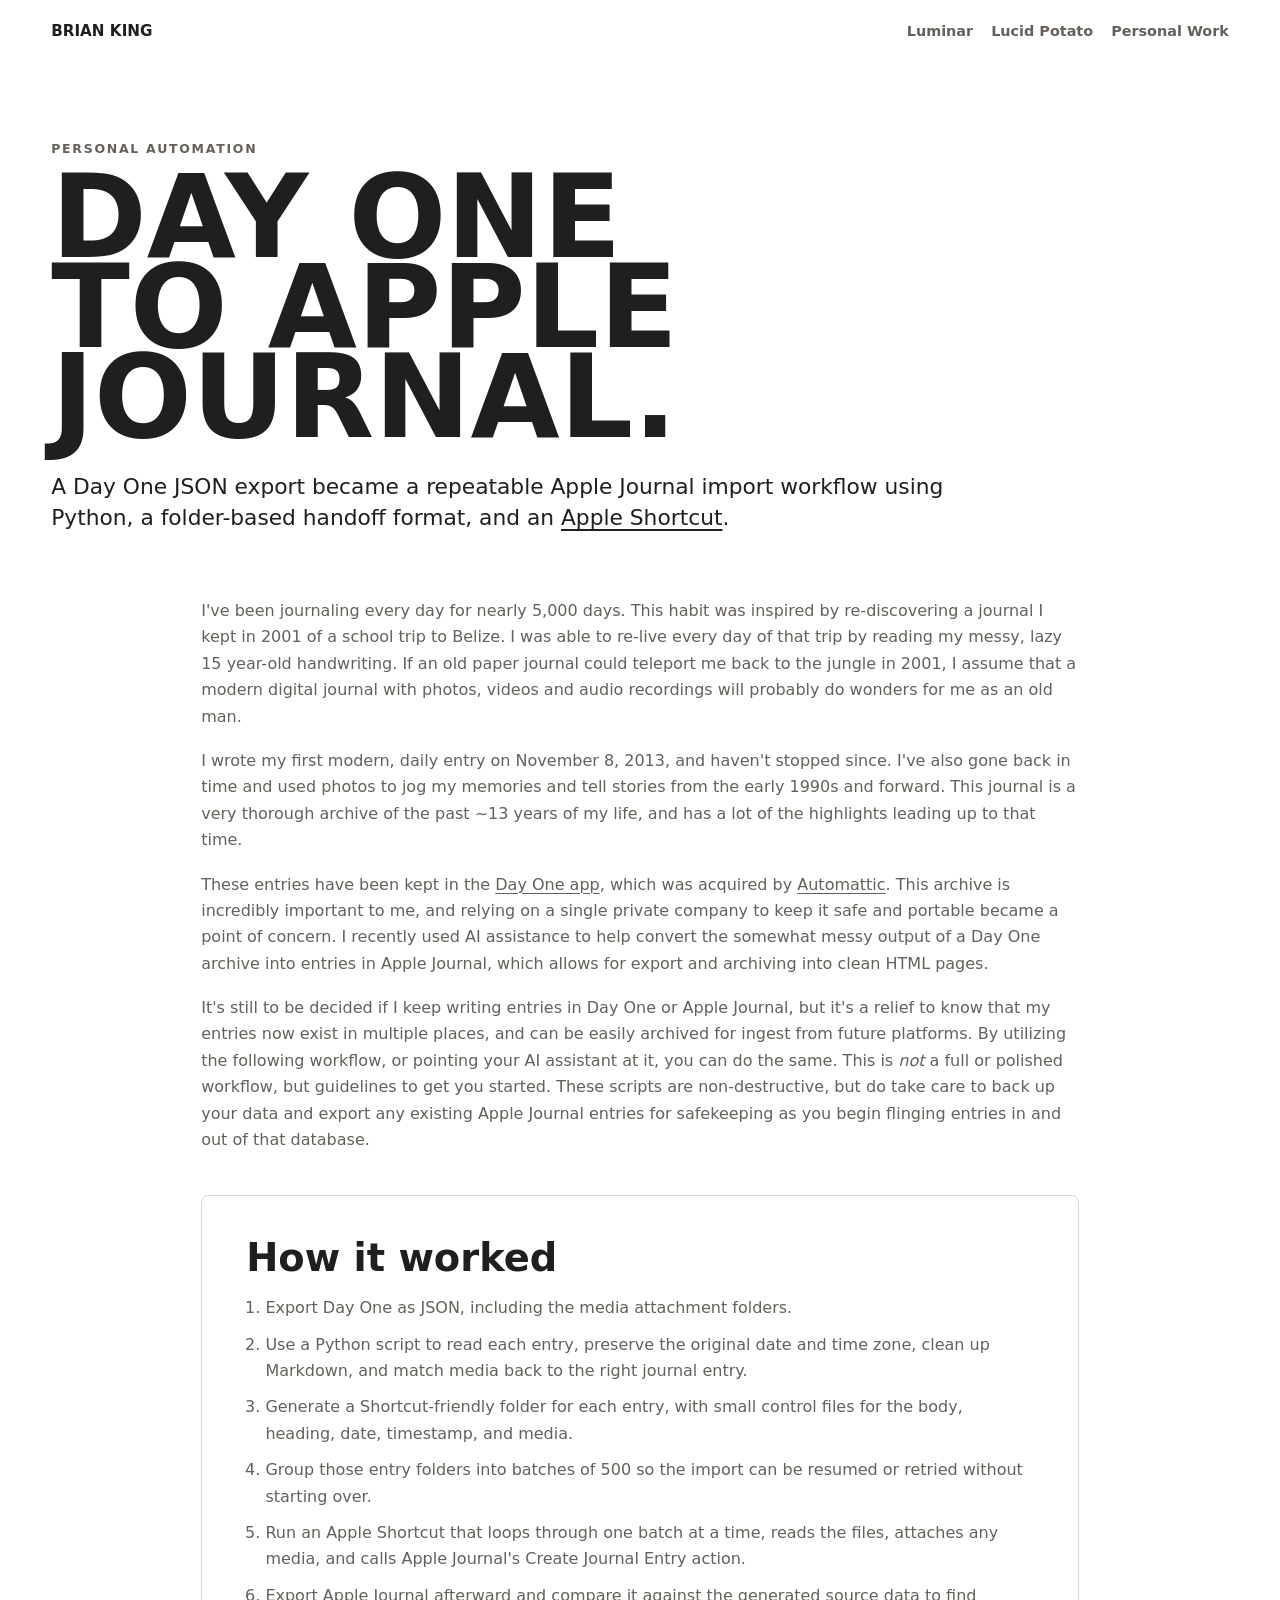
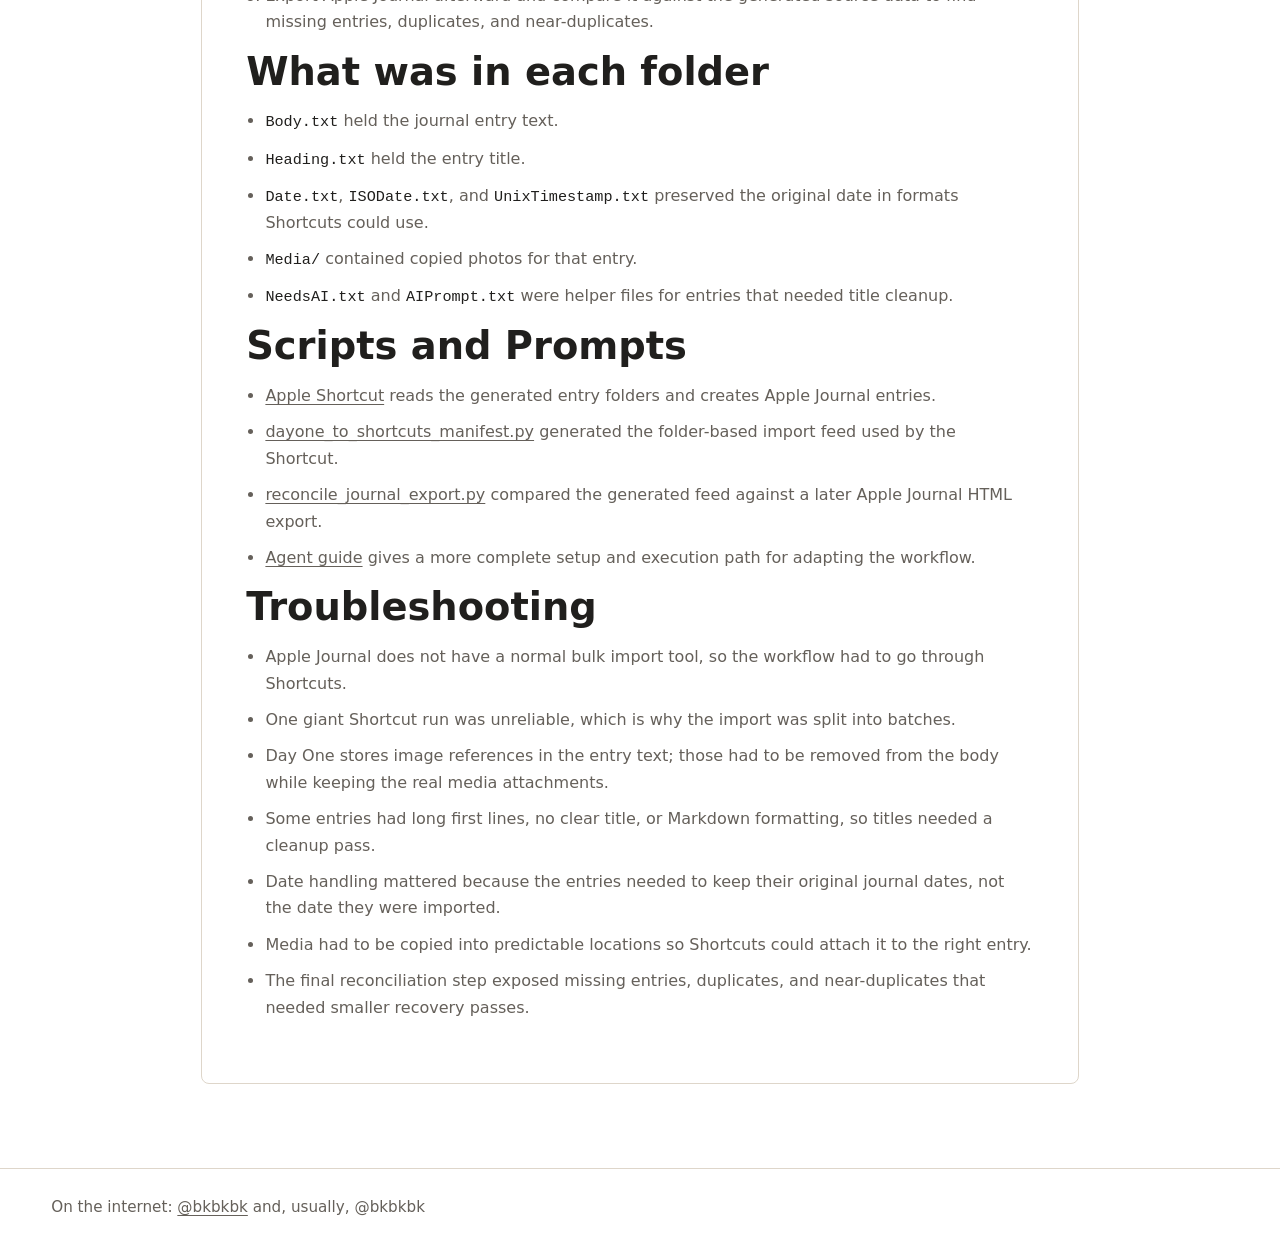
==== commit c4850125: "Link Shortcut from scripts section" ====
--- a/journal-transfer/index.html
+++ b/journal-transfer/index.html
@@ -107,6 +107,7 @@
 
           <h2>Scripts and Prompts</h2>
           <ul>
+            <li><a href="https://www.icloud.com/shortcuts/035b81a3a0d3439899520d0408ecd118">Apple Shortcut</a> reads the generated entry folders and creates Apple Journal entries.</li>
             <li><a href="/journal-transfer/scripts/dayone_to_shortcuts_manifest.py">dayone_to_shortcuts_manifest.py</a> generated the folder-based import feed used by the Shortcut.</li>
             <li><a href="/journal-transfer/scripts/reconcile_journal_export.py">reconcile_journal_export.py</a> compared the generated feed against a later Apple Journal HTML export.</li>
             <li><a href="/journal-transfer/agent-guide.md">Agent guide</a> gives a more complete setup and execution path for adapting the workflow.</li>
